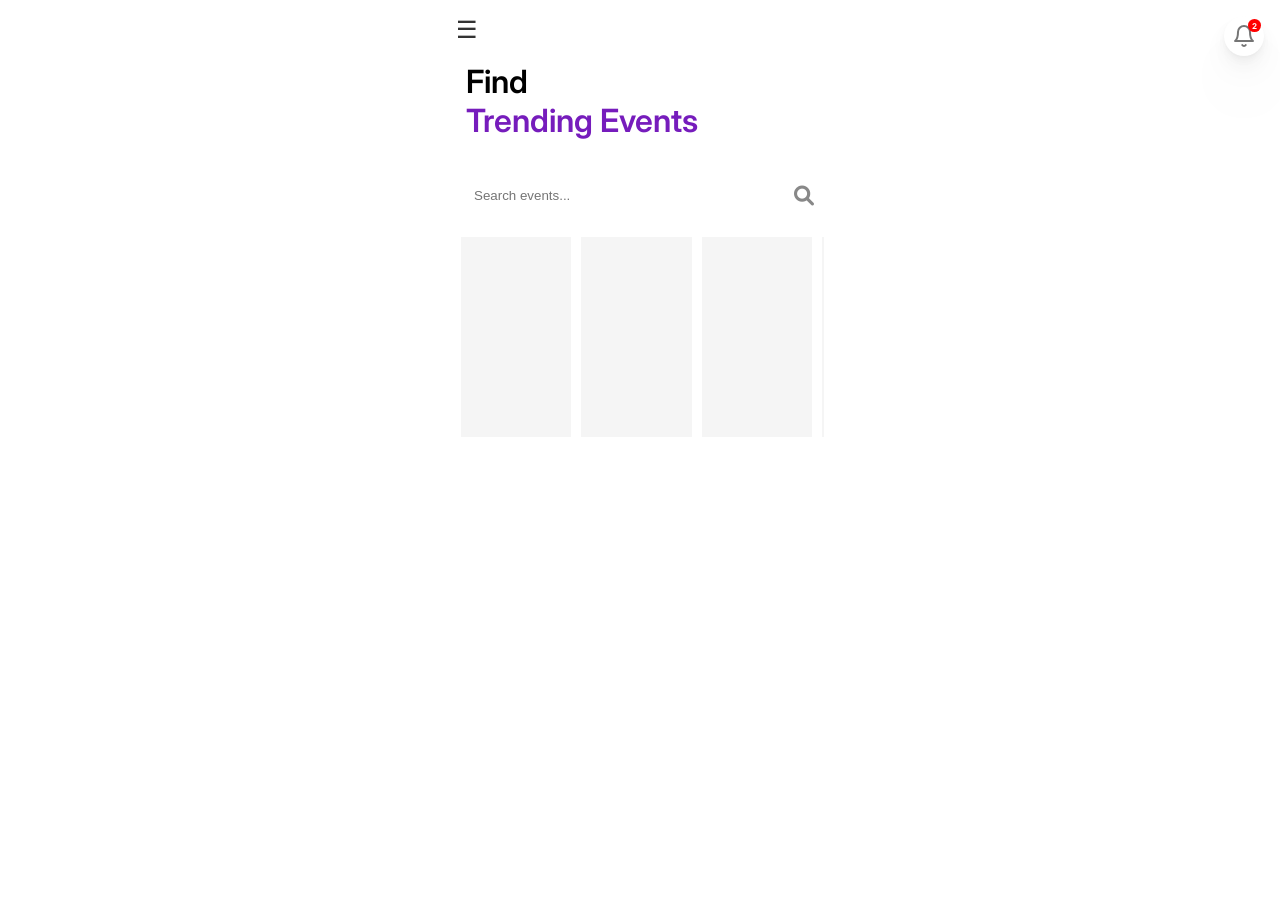
==== proyecto html/index.html @ 931650d5 "feat: :sparkles: new elements added searching bar, caruseland notification button added." ====
<!DOCTYPE html>
<html lang="en">
<head>
    <meta charset="UTF-8">
    <meta name="viewport" content="width=device-width, initial-scale=1.0">
    <link rel="stylesheet" href="css/styles-m.css">
    <link rel="stylesheet" href="css/nbutton.css">
    <link rel="stylesheet" href="https://cdnjs.cloudflare.com/ajax/libs/font-awesome/6.0.0-beta3/css/all.min.css">

    <title>Concert</title>
</head>
<body>
    <div class="header">
        <button class="menu-icon">☰</button>
        <div class="dropdown-area">
          <div class="notify-button">
            <svg xmlns="http://www.w3.org/2000/svg" width="24" height="24" viewBox="0 0 24 24" fill="none" stroke="#757575" stroke-width="2" stroke-linecap="round" stroke-linejoin="round" class="feather feather-bell"><path d="M18 8A6 6 0 0 0 6 8c0 7-3 9-3 9h18s-3-2-3-9"></path><path d="M13.73 21a2 2 0 0 1-3.46 0"></path></svg>
            <div class="notification-indicator">2</div>
          </div>
          <ul class="notify-area">
            <li>Example</li>
            <li>Other Example</li>
            <li>Click Outside to Close</li>
          </ul>
          <script src="./js/nbutton.js"></script>
        </div>
    </div>
    <div class="main-title">
      <h1>Find<span class="highligth"><br> Trending Events</span></h1>
     </div>
    <div class="search-bar">
      <input type="text" placeholder="Search events..." />
      <i class="fas fa-search"></i>
    </div>
    <div class="results"></div> <!-- Contenedor para mostrar resultados -->

    <div class="carousel">
      <div class="carousel-item"></div>
      <div class="carousel-item"></div>
      <div class="carousel-item"></div>
      <div class="carousel-item"></div>
      <div class="carousel-item"></div> 
    </div>
  
</body>
</html>
---- proyecto html/css/styles-m.css ----
@import url('https://fonts.googleapis.com/css2?family=Inter:ital,opsz,wght@0,14..32,100..900;1,14..32,100..900&display=swap');

*{
    padding: 0;
    border: 0;
    box-sizing: border-box;
}
body{
    width: 100%;
    max-width: 400px;
    margin: auto;
    padding: 16px;
    font-family: "Inter", sans-serif;
    background-color: #ffff;
}
.header{
    display: flex;
    gap: 8px;
    text-align: justify;
    
    
}
.main-title{
    height: 72px;
    width: 265px;
    left: 10px;
    text-align: left;
    margin-top: 0;
    position: relative;
    top: -155px;
}
h1, h2, h3 {
    font-family: 'Inter', sans-serif;
    font-weight: 600; /* Semibold */
    text-align: left;
}
.highligth{
    color: #761CBC;
}
.menu-icon {
    background: none;
    border: none;
    font-size: 24px;
    cursor: pointer;
    color: #333;
    display: flex;
    align-items: flex-start;
}
.search-bar {
    display: flex;
    align-items: center;
    margin: 16px 0;
    padding: 10px;
    border-radius: 8px;
    background-color: #ffffff;
    position: relative;
    top: -135px;
}

.search-bar input {
    flex: 1;
    border: none;
    background: transparent;
    outline: none;
    padding: 8px;
}

.search-bar i {
    font-size: 20px;
    color: #888;
}
.carousel {
    display: flex;
    position: relative;
    top: -135px;
    flex-direction: row;
    height: 200px;
    overflow-x: scroll;
    scroll-behavior: smooth;
  }
  
  .carousel .carousel-item {
    flex: 1;
    min-width: 30%;
    background-color: whitesmoke;
    margin: 0 5px;
  }
---- proyecto html/css/nbutton.css ----
.dropdown-area {
  display: flex;
  flex-direction: column;
}

.notify-button {
  background-color: #ffffff;
  
  width: 2.5rem;
  height: 2.5rem;
  
  border-radius: 3.5rem;
  
  display: flex;
  
  align-items: center;
  justify-content: center;
  position: absolute; /* Para posicionar en la esquina superior derecha */
  top: 1rem; /* Ajusta según sea necesario */
  right: 1rem; /* Ajusta según sea necesario */
  
  
  align-self: flex-end;
  
  cursor: pointer;
  
  transition: all 0.2s ease;
  
  box-shadow:
  0 1.1px 2.2px rgba(0, 0, 0, 0.014),
  0 2.7px 5.3px rgba(0, 0, 0, 0.02),
  0 5px 10px rgba(0, 0, 0, 0.025),
  0 8.9px 17.9px rgba(0, 0, 0, 0.03),
  0 16.7px 33.4px rgba(0, 0, 0, 0.036),
  0 40px 80px rgba(0, 0, 0, 0.05);
}

.active {
  background-color: #6a1b9a;
}

.active svg {
  fill: #ffffff;
  stroke: #ffffff;
}

.notify-area {
  background-color: #ffffff;
  
  border-radius: 0.3rem;
  
  display: flex;
  flex-direction: column;
  
  margin-top: 0.5rem;
  
  box-shadow:
  0 1.1px 2.2px rgba(0, 0, 0, 0.014),
  0 2.7px 5.3px rgba(0, 0, 0, 0.02),
  0 5px 10px rgba(0, 0, 0, 0.025),
  0 8.9px 17.9px rgba(0, 0, 0, 0.03),
  0 16.7px 33.4px rgba(0, 0, 0, 0.036),
  0 40px 80px rgba(0, 0, 0, 0.05);
  
  visibility: hidden;
  
  transition: visibility 0.2s ease-in;
}

.notify-area li {
  list-style: none;
  padding: 1rem 2rem;
  
  transition: background-color 0.1s ease;
}

.notify-area li:first-child {
  border-radius: 0.3rem 0.3rem 0 0;
}

.notify-area li:last-child {
  border-radius: 0 0 0.3rem 0.3rem;
}

.notify-area li:hover {
  background-color: #eaeaea;
}

.notification-indicator {
  position: absolute;
  top: 0.2rem; 
  right: 0.2rem; 
  width: 0.8rem;
  height: 0.8rem;
  background-color: red;
  border-radius: 50%;
  display: flex;
  align-items: center;
  justify-content: center;
  font-size: 0.5rem;
  color: white;
  font-weight: bold;
}
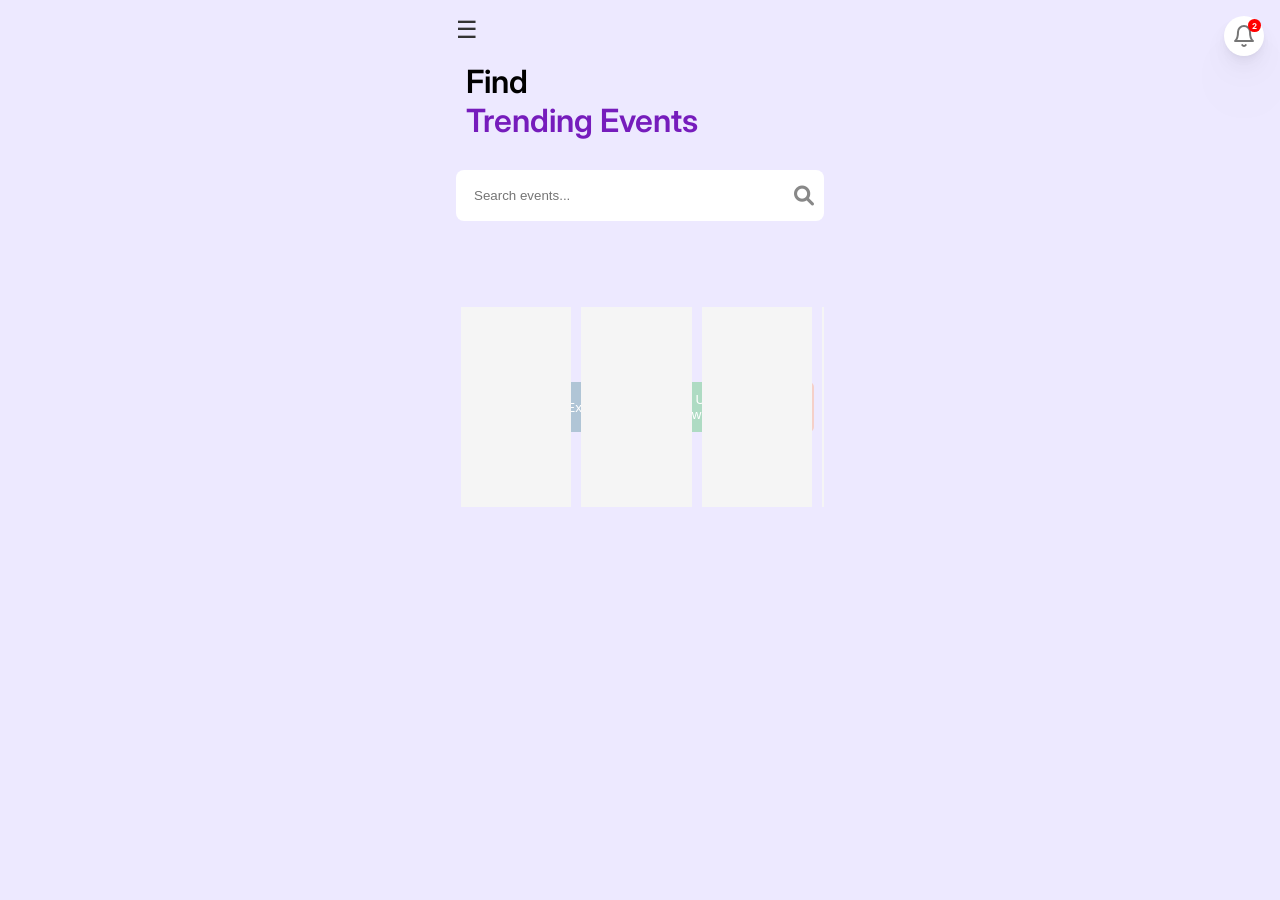
==== commit 432d387e: "feat: :sparkles: text" ====
--- a/proyecto html/index.html
+++ b/proyecto html/index.html
@@ -34,6 +34,13 @@
     </div>
     <div class="results"></div> <!-- Contenedor para mostrar resultados -->
 
+    <div id="menu" class="menu-container">
+      <button class="category-btn" data-category="music" style="background-color:#e7daf3 ;">Music Concert</button>
+      <button class="category-btn" data-category="exhibition" style="background-color: #b0c5d6;">Exhibition</button>
+      <button class="category-btn" data-category="standup" style="background-color: #aedbc3;">Stand Up Show</button>
+      <button class="category-btn" data-category="theater" style="background-color: #f5d0c9 ;">Theater</button>
+      </div>
+
     <div class="carousel">
       <div class="carousel-item"></div>
       <div class="carousel-item"></div>
--- a/proyecto html/css/styles-m.css
+++ b/proyecto html/css/styles-m.css
@@ -11,7 +11,7 @@
     margin: auto;
     padding: 16px;
     font-family: "Inter", sans-serif;
-    background-color: #ffff;
+    background-color: #EDE9FF;
 }
 .header{
     display: flex;
@@ -69,6 +69,27 @@
     font-size: 20px;
     color: #888;
 }
+
+.menu-container {
+    display: flex;
+    position: relative;
+    justify-content: space-around; /* Espacio uniforme entre botones */
+    padding: 10px;
+    gap: 10px; /* Espacio entre botones */
+    flex-direction: row ;
+}
+
+/* Opcional: Estilo para los botones */
+.category-btn {
+    flex: 1; /* Hace que todos los botones tengan el mismo ancho */
+    text-align: center;
+    padding: 10px 0;
+    border: none;
+    cursor: pointer;
+    color: white;
+    border-radius: 5px;
+}
+
 .carousel {
     display: flex;
     position: relative;
@@ -85,4 +106,4 @@
     background-color: whitesmoke;
     margin: 0 5px;
   }
- +
--- a/proyecto html/css/nbutton.css
+++ b/proyecto html/css/nbutton.css
@@ -15,9 +15,9 @@
   
   align-items: center;
   justify-content: center;
-  position: absolute; /* Para posicionar en la esquina superior derecha */
-  top: 1rem; /* Ajusta según sea necesario */
-  right: 1rem; /* Ajusta según sea necesario */
+  position: absolute; 
+  top: 1rem; 
+  right: 1rem; 
   
   
   align-self: flex-end;
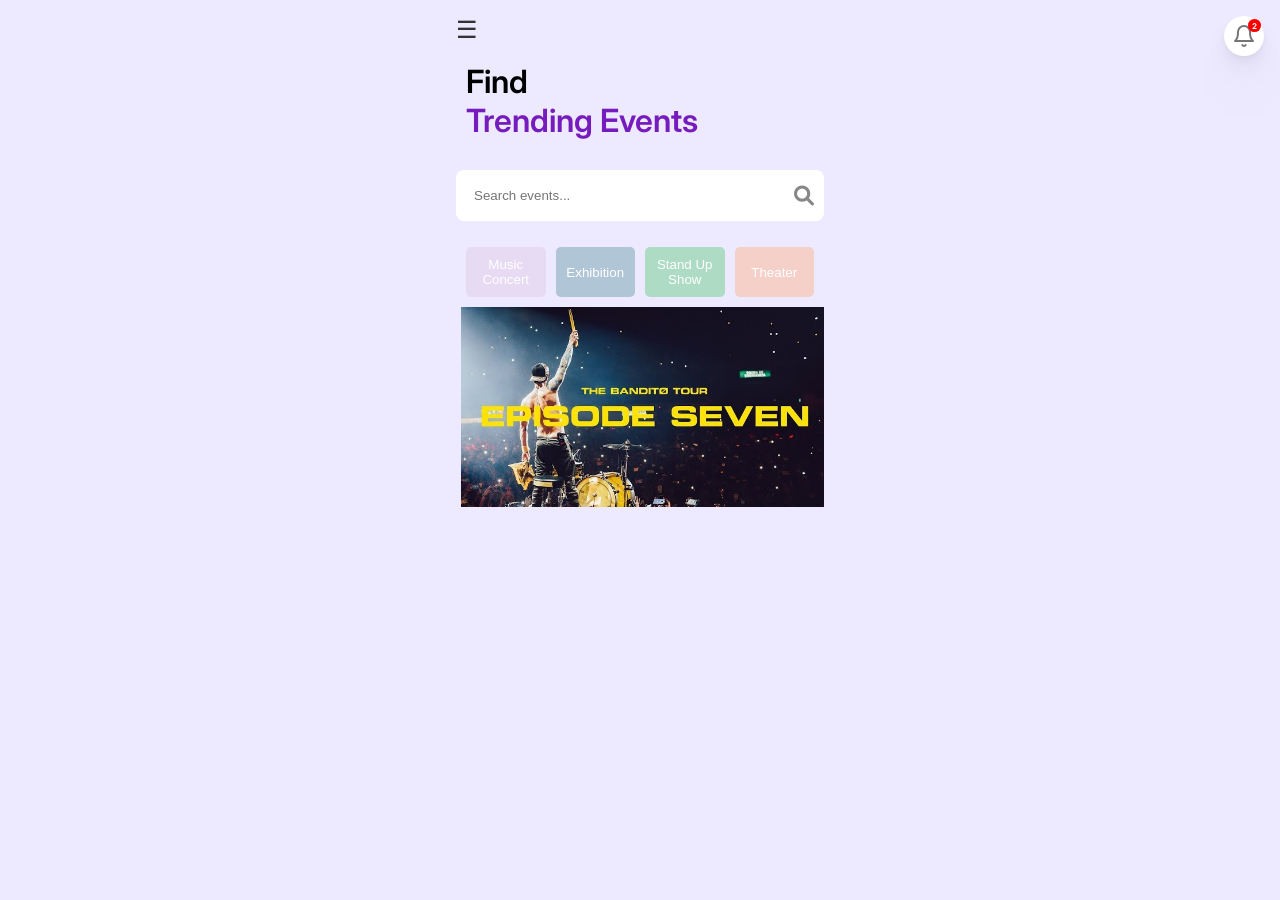
==== commit e9c1885e: "feat: :sparkles: img added img included in the carrusel" ====
--- a/proyecto html/index.html
+++ b/proyecto html/index.html
@@ -33,7 +33,7 @@
       <i class="fas fa-search"></i>
     </div>
     <div class="results"></div> <!-- Contenedor para mostrar resultados -->
-
+<div class="medio">
     <div id="menu" class="menu-container">
       <button class="category-btn" data-category="music" style="background-color:#e7daf3 ;">Music Concert</button>
       <button class="category-btn" data-category="exhibition" style="background-color: #b0c5d6;">Exhibition</button>
@@ -42,12 +42,13 @@
       </div>
 
     <div class="carousel">
-      <div class="carousel-item"></div>
+      <div class="carousel-item"><img src="image/Topconcert1.jpg" alt="concert 1"></div>
       <div class="carousel-item"></div>
       <div class="carousel-item"></div>
       <div class="carousel-item"></div>
       <div class="carousel-item"></div> 
     </div>
-  
+  </div>
+  <script src="/proyecto html/js/sbar.js"></script>
 </body>
 </html>
--- a/proyecto html/css/styles-m.css
+++ b/proyecto html/css/styles-m.css
@@ -16,9 +16,7 @@
 .header{
     display: flex;
     gap: 8px;
-    text-align: justify;
-    
-    
+    text-align: justify;   
 }
 .main-title{
     height: 72px;
@@ -70,9 +68,15 @@
     color: #888;
 }
 
+.medio{
+    display: flex;
+    flex-direction: column;
+}
+
 .menu-container {
     display: flex;
     position: relative;
+    top: -135px;
     justify-content: space-around; /* Espacio uniforme entre botones */
     padding: 10px;
     gap: 10px; /* Espacio entre botones */
@@ -81,7 +85,7 @@
 
 /* Opcional: Estilo para los botones */
 .category-btn {
-    flex: 1; /* Hace que todos los botones tengan el mismo ancho */
+    flex: 2; /* Hace que todos los botones tengan el mismo ancho */
     text-align: center;
     padding: 10px 0;
     border: none;
@@ -98,12 +102,23 @@
     height: 200px;
     overflow-x: scroll;
     scroll-behavior: smooth;
-  }
-  
-  .carousel .carousel-item {
+}
+
+.carousel-item {
     flex: 1;
-    min-width: 30%;
+    min-width: 100%;
+    max-width: 200px; /* Ajusta según tus necesidades */
+    height: 200px; /* Asegura que todos los items tengan la misma altura */
     background-color: whitesmoke;
     margin: 0 5px;
-  }
+    display: flex;
+    align-items: center;
+    justify-content: center;
+    overflow: hidden; 
+}
 
+.carousel-item img {
+    width: 100%; /* Ocupa el 100% del contenedor */
+    height: 100%; /* Ocupa el 100% de la altura del contenedor */
+    object-fit: cover; 
+}
--- a/proyecto html/css/nbutton.css
+++ b/proyecto html/css/nbutton.css
@@ -65,6 +65,7 @@
   visibility: hidden;
   
   transition: visibility 0.2s ease-in;
+  z-index: 100;
 }
 
 .notify-area li {
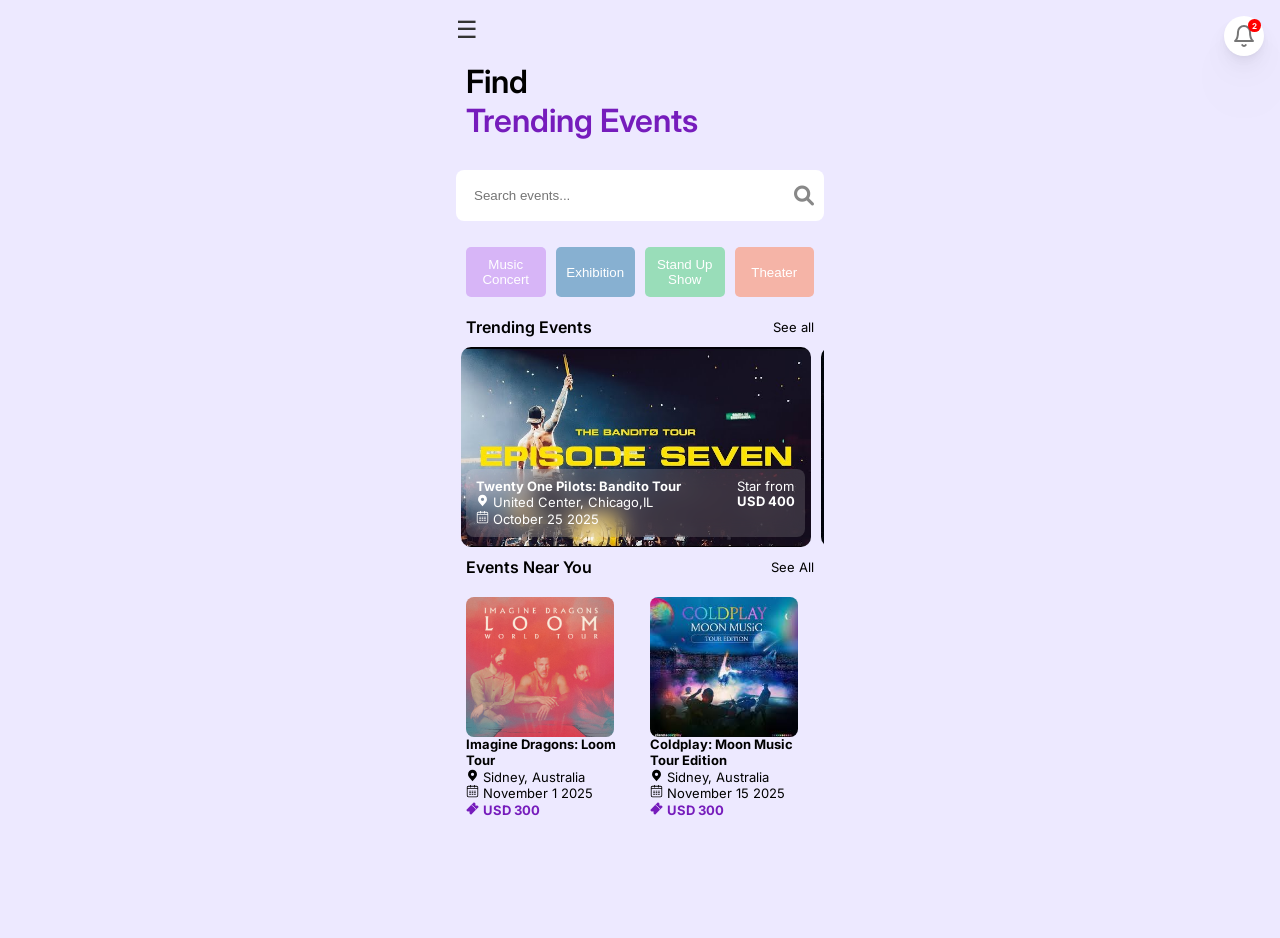
==== commit 3a0494bb: "feat: :sparkles: carrusel completed first page complete" ====
--- a/proyecto html/index.html
+++ b/proyecto html/index.html
@@ -35,19 +35,84 @@
     <div class="results"></div> <!-- Contenedor para mostrar resultados -->
 <div class="medio">
     <div id="menu" class="menu-container">
-      <button class="category-btn" data-category="music" style="background-color:#e7daf3 ;">Music Concert</button>
-      <button class="category-btn" data-category="exhibition" style="background-color: #b0c5d6;">Exhibition</button>
-      <button class="category-btn" data-category="standup" style="background-color: #aedbc3;">Stand Up Show</button>
-      <button class="category-btn" data-category="theater" style="background-color: #f5d0c9 ;">Theater</button>
+      <button class="category-btn" data-category="music" style="background-color:#d7b5f7 ;">Music Concert</button>
+      <button class="category-btn" data-category="exhibition" style="background-color: #87b0d1;">Exhibition</button>
+      <button class="category-btn" data-category="standup" style="background-color: #99ddb9;">Stand Up Show</button>
+      <button class="category-btn" data-category="theater" style="background-color: #f5b4a7 ;">Theater</button>
       </div>
+
+    <div class="mini-tittle">
+      <h3>Trending Events</h3>
+      <span class="seeall">See all</span>
+    </div>  
 
     <div class="carousel">
       <div class="carousel-item"><img src="image/Topconcert1.jpg" alt="concert 1"></div>
-      <div class="carousel-item"></div>
-      <div class="carousel-item"></div>
-      <div class="carousel-item"></div>
-      <div class="carousel-item"></div> 
+       <div class="text-overlay">
+        <div>
+          <a href="pag2">
+        <p><b>Twenty One Pilots: Bandito Tour</b></p>
+        <p>
+          <svg xmlns="http://www.w3.org/2000/svg" width="1em" height="1em" viewBox="0 0 32 32"><path fill="currentColor" d="M16 2A11.013 11.013 0 0 0 5 13a10.9 10.9 0 0 0 2.216 6.6s.3.395.349.452L16 30l8.439-9.953c.044-.053.345-.447.345-.447l.001-.003A10.9 10.9 0 0 0 27 13A11.013 11.013 0 0 0 16 2m0 15a4 4 0 1 1 4-4a4.005 4.005 0 0 1-4 4"/><circle cx="16" cy="13" r="4" fill="none"/></svg>
+          United Center, Chicago,IL
+        </p>
+        <p>
+          <svg xmlns="http://www.w3.org/2000/svg" width="1em" height="1em" viewBox="0 0 16 16"><path fill="currentColor" fill-rule="evenodd" d="M14 4v-.994C14 2.45 13.55 2 12.994 2H11v1h-1V2H6v1H5V2H3.006C2.45 2 2 2.45 2 3.006v9.988C2 13.55 2.45 14 3.006 14h9.988C13.55 14 14 13.55 14 12.994V5H2V4zm-3-3h1.994C14.102 1 15 1.897 15 3.006v9.988A2.005 2.005 0 0 1 12.994 15H3.006A2.005 2.005 0 0 1 1 12.994V3.006C1 1.898 1.897 1 3.006 1H5V0h1v1h4V0h1zM4 7h2v1H4zm3 0h2v1H7zm3 0h2v1h-2zM4 9h2v1H4zm3 0h2v1H7zm3 0h2v1h-2zm-6 2h2v1H4zm3 0h2v1H7zm3 0h2v1h-2z"/></svg>
+          October 25 2025
+        </p>
+        </a>
+      </div>
+      <div>
+        <p>Star from</p>
+        <p><b>USD 400</b></p>
+      </div>
+       </div>
+      <div class="carousel-item"><img src="image/Daft-Punkconcert2.jpg" alt="concert2"></div>
+      <div class="carousel-item"><img src="image/museconcert3.webp" alt="concert3"></div>
+      <div class="carousel-item"><img src="image/arctic_monkeysCONCERT4.jpg" alt="concert4"></div>
+      <div class="carousel-item"><img src="image/zoeconcert5.png" alt=""></div> 
     </div>
+  </div>
+  <div class="medio">
+    <div class="mini-tittle">
+      <h3>Events Near You</h3>
+      <span class="seeall">See All</span>
+    </div>
+  </div>
+  <div class="bottom">
+    <div class="left">
+      <img src="image/imgl" alt="l1">
+      <p><b>Imagine Dragons: Loom Tour</b></p>
+      <p>
+        <svg xmlns="http://www.w3.org/2000/svg" width="1em" height="1em" viewBox="0 0 32 32"><path fill="currentColor" d="M16 2A11.013 11.013 0 0 0 5 13a10.9 10.9 0 0 0 2.216 6.6s.3.395.349.452L16 30l8.439-9.953c.044-.053.345-.447.345-.447l.001-.003A10.9 10.9 0 0 0 27 13A11.013 11.013 0 0 0 16 2m0 15a4 4 0 1 1 4-4a4.005 4.005 0 0 1-4 4"/><circle cx="16" cy="13" r="4" fill="none"/></svg>
+        Sidney, Australia
+      </p>
+      <p>
+        <svg xmlns="http://www.w3.org/2000/svg" width="1em" height="1em" viewBox="0 0 16 16"><path fill="currentColor" fill-rule="evenodd" d="M14 4v-.994C14 2.45 13.55 2 12.994 2H11v1h-1V2H6v1H5V2H3.006C2.45 2 2 2.45 2 3.006v9.988C2 13.55 2.45 14 3.006 14h9.988C13.55 14 14 13.55 14 12.994V5H2V4zm-3-3h1.994C14.102 1 15 1.897 15 3.006v9.988A2.005 2.005 0 0 1 12.994 15H3.006A2.005 2.005 0 0 1 1 12.994V3.006C1 1.898 1.897 1 3.006 1H5V0h1v1h4V0h1zM4 7h2v1H4zm3 0h2v1H7zm3 0h2v1h-2zM4 9h2v1H4zm3 0h2v1H7zm3 0h2v1h-2zm-6 2h2v1H4zm3 0h2v1H7zm3 0h2v1h-2z"/></svg>
+        November 1 2025
+      </p>
+      <p class="highligth">
+        <svg xmlns="http://www.w3.org/2000/svg" width="1em" height="1em" viewBox="0 0 512 512"><path fill="#761CBC" d="m490.18 181.4l-44.13-44.13a20 20 0 0 0-27-1a30.81 30.81 0 0 1-41.68-1.6a30.81 30.81 0 0 1-1.6-41.67a20 20 0 0 0-1-27L330.6 21.82a19.91 19.91 0 0 0-28.13 0l-70.35 70.34a39.9 39.9 0 0 0-9.57 15.5a7.71 7.71 0 0 1-4.83 4.83a39.8 39.8 0 0 0-15.5 9.58l-180.4 180.4a19.91 19.91 0 0 0 0 28.13L66 374.73a20 20 0 0 0 27 1a30.69 30.69 0 0 1 43.28 43.28a20 20 0 0 0 1 27l44.13 44.13a19.91 19.91 0 0 0 28.13 0l180.4-180.4a39.8 39.8 0 0 0 9.58-15.49a7.69 7.69 0 0 1 4.84-4.84a39.84 39.84 0 0 0 15.49-9.57l70.34-70.35a19.91 19.91 0 0 0-.01-28.09m-228.37-29.65a16 16 0 0 1-22.63 0l-11.51-11.51a16 16 0 0 1 22.63-22.62l11.51 11.5a16 16 0 0 1 0 22.63m44 44a16 16 0 0 1-22.62 0l-11-11a16 16 0 1 1 22.63-22.63l11 11a16 16 0 0 1 .01 22.66Zm44 44a16 16 0 0 1-22.63 0l-11-11a16 16 0 0 1 22.63-22.62l11 11a16 16 0 0 1 .05 22.67Zm44.43 44.54a16 16 0 0 1-22.63 0l-11.44-11.5a16 16 0 1 1 22.68-22.57l11.45 11.49a16 16 0 0 1-.01 22.63Z"/></svg>
+        <b>USD 300</b>
+      </p>
+    </div>
+    <div class="left">
+      <img src="image/img02.jpeg" alt="l1">
+      <p><b>Coldplay: Moon Music Tour Edition</b></p>
+      <p>
+        <svg xmlns="http://www.w3.org/2000/svg" width="1em" height="1em" viewBox="0 0 32 32"><path fill="currentColor" d="M16 2A11.013 11.013 0 0 0 5 13a10.9 10.9 0 0 0 2.216 6.6s.3.395.349.452L16 30l8.439-9.953c.044-.053.345-.447.345-.447l.001-.003A10.9 10.9 0 0 0 27 13A11.013 11.013 0 0 0 16 2m0 15a4 4 0 1 1 4-4a4.005 4.005 0 0 1-4 4"/><circle cx="16" cy="13" r="4" fill="none"/></svg>
+        Sidney, Australia
+      </p>
+      <p>
+        <svg xmlns="http://www.w3.org/2000/svg" width="1em" height="1em" viewBox="0 0 16 16"><path fill="currentColor" fill-rule="evenodd" d="M14 4v-.994C14 2.45 13.55 2 12.994 2H11v1h-1V2H6v1H5V2H3.006C2.45 2 2 2.45 2 3.006v9.988C2 13.55 2.45 14 3.006 14h9.988C13.55 14 14 13.55 14 12.994V5H2V4zm-3-3h1.994C14.102 1 15 1.897 15 3.006v9.988A2.005 2.005 0 0 1 12.994 15H3.006A2.005 2.005 0 0 1 1 12.994V3.006C1 1.898 1.897 1 3.006 1H5V0h1v1h4V0h1zM4 7h2v1H4zm3 0h2v1H7zm3 0h2v1h-2zM4 9h2v1H4zm3 0h2v1H7zm3 0h2v1h-2zm-6 2h2v1H4zm3 0h2v1H7zm3 0h2v1h-2z"/></svg>
+        November 15 2025
+      </p>
+      <p class="highligth">
+        <svg xmlns="http://www.w3.org/2000/svg" width="1em" height="1em" viewBox="0 0 512 512"><path fill="#761CBC" d="m490.18 181.4l-44.13-44.13a20 20 0 0 0-27-1a30.81 30.81 0 0 1-41.68-1.6a30.81 30.81 0 0 1-1.6-41.67a20 20 0 0 0-1-27L330.6 21.82a19.91 19.91 0 0 0-28.13 0l-70.35 70.34a39.9 39.9 0 0 0-9.57 15.5a7.71 7.71 0 0 1-4.83 4.83a39.8 39.8 0 0 0-15.5 9.58l-180.4 180.4a19.91 19.91 0 0 0 0 28.13L66 374.73a20 20 0 0 0 27 1a30.69 30.69 0 0 1 43.28 43.28a20 20 0 0 0 1 27l44.13 44.13a19.91 19.91 0 0 0 28.13 0l180.4-180.4a39.8 39.8 0 0 0 9.58-15.49a7.69 7.69 0 0 1 4.84-4.84a39.84 39.84 0 0 0 15.49-9.57l70.34-70.35a19.91 19.91 0 0 0-.01-28.09m-228.37-29.65a16 16 0 0 1-22.63 0l-11.51-11.51a16 16 0 0 1 22.63-22.62l11.51 11.5a16 16 0 0 1 0 22.63m44 44a16 16 0 0 1-22.62 0l-11-11a16 16 0 1 1 22.63-22.63l11 11a16 16 0 0 1 .01 22.66Zm44 44a16 16 0 0 1-22.63 0l-11-11a16 16 0 0 1 22.63-22.62l11 11a16 16 0 0 1 .05 22.67Zm44.43 44.54a16 16 0 0 1-22.63 0l-11.44-11.5a16 16 0 1 1 22.68-22.57l11.45 11.49a16 16 0 0 1-.01 22.63Z"/></svg>
+        <b>USD 300</b>
+      </p>
+  </div>
+
   </div>
   <script src="/proyecto html/js/sbar.js"></script>
 </body>
--- a/proyecto html/css/styles-m.css
+++ b/proyecto html/css/styles-m.css
@@ -27,7 +27,7 @@
     position: relative;
     top: -155px;
 }
-h1, h2, h3 {
+h1, h2 {
     font-family: 'Inter', sans-serif;
     font-weight: 600; /* Semibold */
     text-align: left;
@@ -83,9 +83,9 @@
     flex-direction: row ;
 }
 
-/* Opcional: Estilo para los botones */
+
 .category-btn {
-    flex: 2; /* Hace que todos los botones tengan el mismo ancho */
+    flex: 1; /* Hace que todos los botones tengan el mismo ancho */
     text-align: center;
     padding: 10px 0;
     border: none;
@@ -94,6 +94,28 @@
     border-radius: 5px;
 }
 
+.mini-tittle{
+    display: flex;
+    justify-content: space-between; 
+    align-items: center; 
+    position: relative;
+    top: -135px;
+    padding: 10px;
+}
+
+h3{
+    font-weight: 600; /* Semibold */
+    margin: 0;
+    font-size: medium;
+}
+
+.seeall{
+    font-size: small;
+    text-decoration: none;
+    cursor: pointer; 
+    font-weight: 400;
+}
+
 .carousel {
     display: flex;
     position: relative;
@@ -106,19 +128,75 @@
 
 .carousel-item {
     flex: 1;
-    min-width: 100%;
-    max-width: 200px; /* Ajusta según tus necesidades */
-    height: 200px; /* Asegura que todos los items tengan la misma altura */
+    min-width: 95%;
+    max-width: 200px; 
+    height: 200px; 
     background-color: whitesmoke;
     margin: 0 5px;
     display: flex;
     align-items: center;
     justify-content: center;
+    align-items: center;
     overflow: hidden; 
+    border-radius: 10px;
+    position: relative;
+    display: inline-block;
 }
 
 .carousel-item img {
-    width: 100%; /* Ocupa el 100% del contenedor */
-    height: 100%; /* Ocupa el 100% de la altura del contenedor */
+    width: 100%; 
+    height: 100%; 
     object-fit: cover; 
-}
+    display: block;
+}
+
+.text-overlay {
+    position: absolute;
+    display: flex;
+    flex-direction: row;
+    justify-content: space-between;
+    width: 92%;
+    max-height: 100px;
+    bottom: 10px;
+    left: 10px;
+    right: 10px;
+    padding: 10px;
+    background: rgba(255, 255, 255, 0.15); /* Fondo blanco semitransparente */
+    color: white;
+    border-radius: 8px;
+    backdrop-filter: blur(10px); /* Aplica el difuminado al fondo */
+    margin-top: 0;
+}
+
+p{
+    font-size: small;
+    line-height: 1.2;
+    margin: 0;
+}
+
+.bottom{
+    display: flex;
+    flex-direction: row;
+}
+
+
+.left{
+    display: flex;
+    position: relative;
+    top: -135px;
+    flex-direction: column;
+    width: 50%;
+    height: 200px;
+    padding: 10px;
+}
+.left img{
+    border-radius: 8px;
+    width: 90%; 
+    height: 140px; 
+    object-fit: cover; 
+    display: block;
+}
+a{
+    text-decoration: none;
+    color: white;
+}
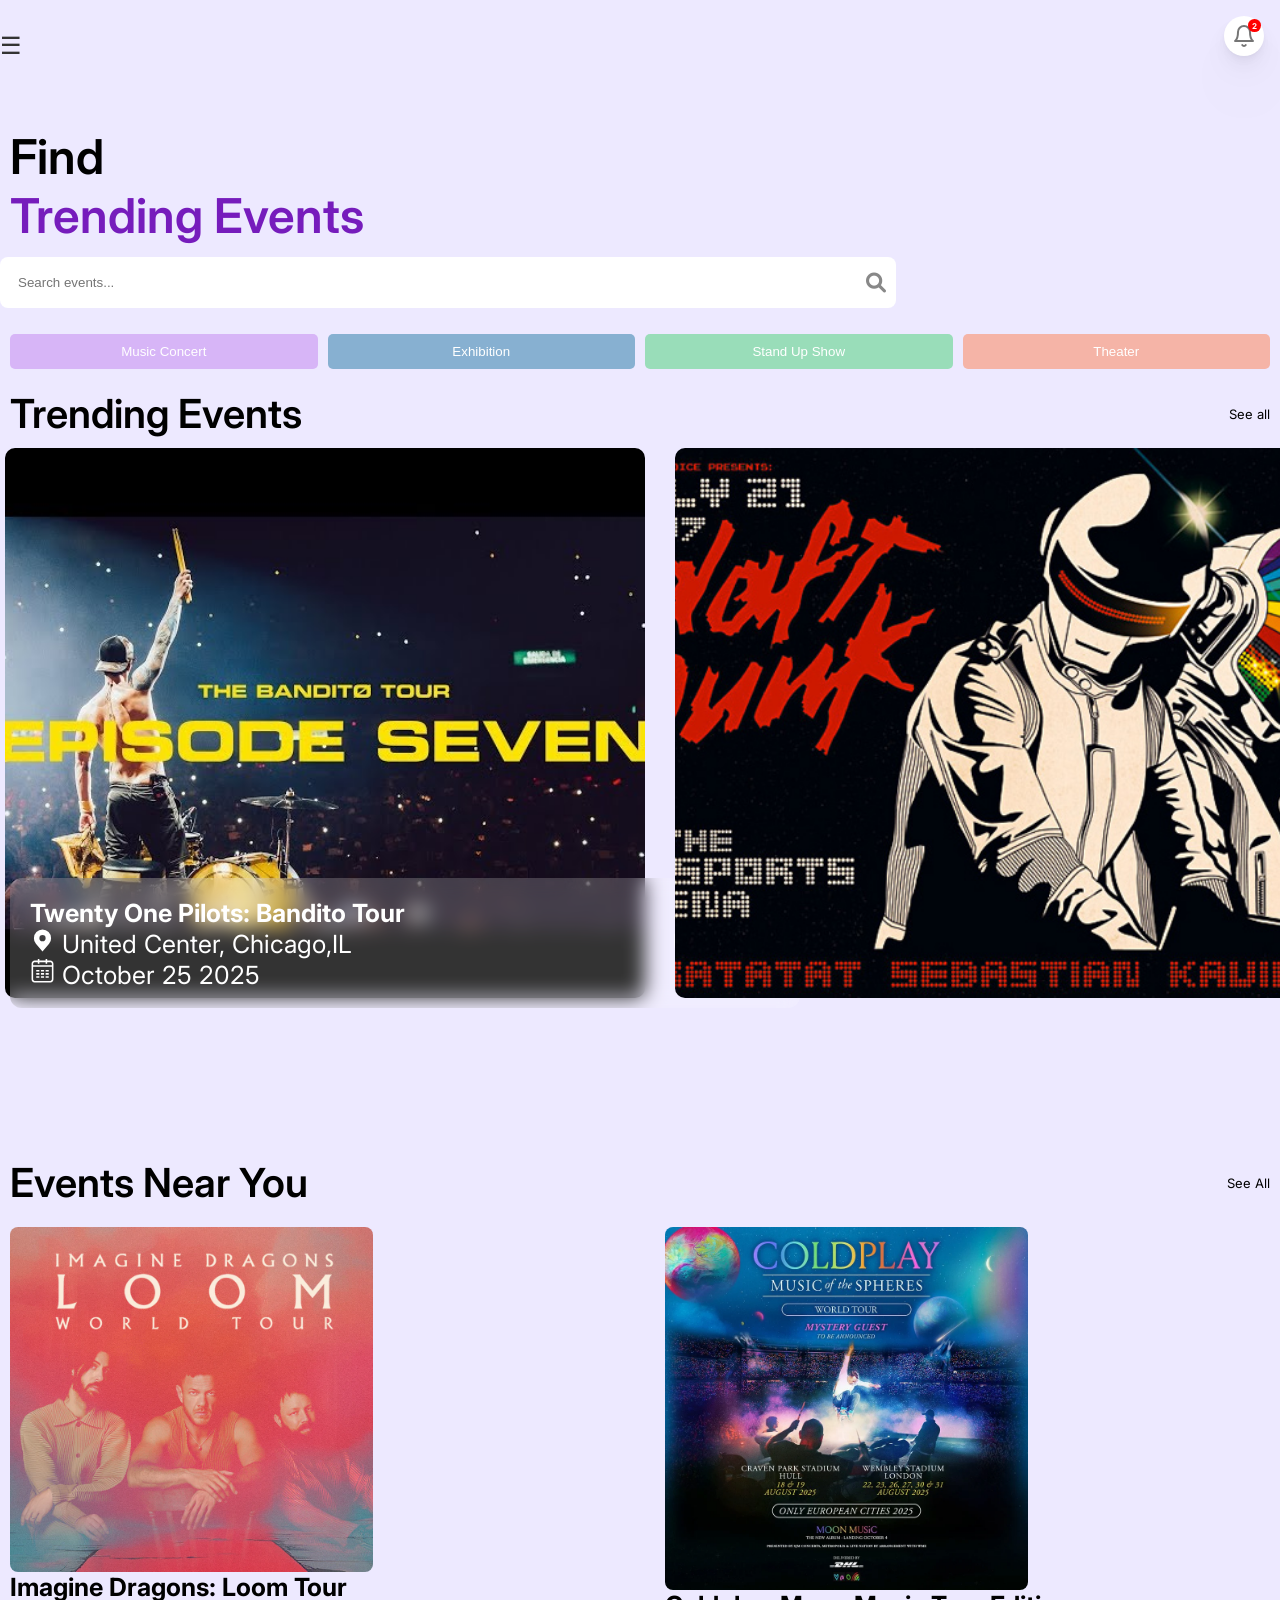
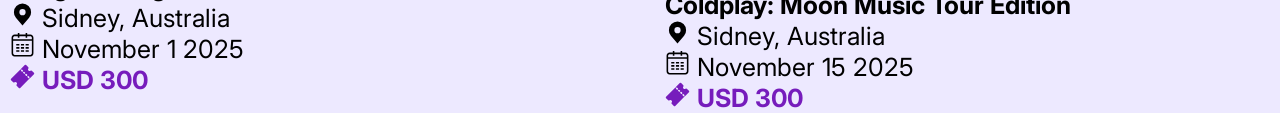
==== commit e6a57de2: "feat: :sparkles: media quarry index addapted to desktop" ====
--- a/proyecto html/index.html
+++ b/proyecto html/index.html
@@ -50,7 +50,7 @@
       <div class="carousel-item"><img src="image/Topconcert1.jpg" alt="concert 1"></div>
        <div class="text-overlay">
         <div>
-          <a href="pag2">
+          <a href="/proyecto html/pag1.html">
         <p><b>Twenty One Pilots: Bandito Tour</b></p>
         <p>
           <svg xmlns="http://www.w3.org/2000/svg" width="1em" height="1em" viewBox="0 0 32 32"><path fill="currentColor" d="M16 2A11.013 11.013 0 0 0 5 13a10.9 10.9 0 0 0 2.216 6.6s.3.395.349.452L16 30l8.439-9.953c.044-.053.345-.447.345-.447l.001-.003A10.9 10.9 0 0 0 27 13A11.013 11.013 0 0 0 16 2m0 15a4 4 0 1 1 4-4a4.005 4.005 0 0 1-4 4"/><circle cx="16" cy="13" r="4" fill="none"/></svg>
@@ -97,7 +97,7 @@
       </p>
     </div>
     <div class="left">
-      <img src="image/img02.jpeg" alt="l1">
+      <img src="image/coldplay-concert.webp" alt="l1">
       <p><b>Coldplay: Moon Music Tour Edition</b></p>
       <p>
         <svg xmlns="http://www.w3.org/2000/svg" width="1em" height="1em" viewBox="0 0 32 32"><path fill="currentColor" d="M16 2A11.013 11.013 0 0 0 5 13a10.9 10.9 0 0 0 2.216 6.6s.3.395.349.452L16 30l8.439-9.953c.044-.053.345-.447.345-.447l.001-.003A10.9 10.9 0 0 0 27 13A11.013 11.013 0 0 0 16 2m0 15a4 4 0 1 1 4-4a4.005 4.005 0 0 1-4 4"/><circle cx="16" cy="13" r="4" fill="none"/></svg>
--- a/proyecto html/css/styles-m.css
+++ b/proyecto html/css/styles-m.css
@@ -199,4 +199,91 @@
 a{
     text-decoration: none;
     color: white;
-}+}
+
+@media (min-width: 768px) and (min-height: 600px) {
+    /* Ajuste general del contenedor */
+
+    *{
+        padding: 0;
+        border: 0;
+        box-sizing: border-box;
+    }
+
+    body {
+        max-width: 1600px; /* Ancho más amplio */
+        padding: 32px 0;
+    }
+
+    /* Header y título */
+    .header {
+        flex-direction: column; /* Coloca el título y barra de búsqueda en columnas */
+        align-items: flex-start;
+        gap: 10px;
+    }
+
+    /* Barra de búsqueda bajo el título */
+    .search-bar {
+        max-width: 70%; /* Tamaño más ancho en escritorio */
+        margin-top: 10px;
+    }
+
+    /* Carrusel */
+    .carousel {
+        height: 700px;
+        gap: 20px; /* Espacio entre imágenes */
+    }
+    
+    .carousel-item {
+        min-width: 50%; /* Tamaño más grande en escritorio */
+        max-width: 650px;
+        height: 550px;
+    }
+
+    /* Sección inferior (imágenes de la izquierda) */
+    .bottom {
+        gap: 30px;
+    }
+    .left {
+        width: 50%; /* Ajusta el tamaño para que se vea mejor en escritorio */
+    }
+    .left img {
+        width: 60%; 
+        height: auto; 
+        object-fit: cover;
+    }
+
+    /* Ajuste del overlay */
+    .text-overlay {
+        position: absolute;
+        bottom: 140px;
+        background: rgba(255, 255, 255, 0.2); /* Más transparente */
+        font-size: 80px;
+        width: 790px;
+        min-height: 130px;
+        border-radius: 12px;
+        padding: 20px;
+    }
+
+    .main-title{
+        height: 100px;
+        width: 400px;
+        left: 10px;
+        text-align: left;
+        margin-top: 0;
+        position: relative;
+        top: -155px;
+    }
+
+    /* Ajustes de texto */
+    h1, h2 {
+        font-size: 3rem; /* Tamaño del título en escritorio */
+    }
+    h3{
+        font-size: 40px;
+    }
+    p{
+        font-size: 25px;
+        margin: 0;
+    }
+}
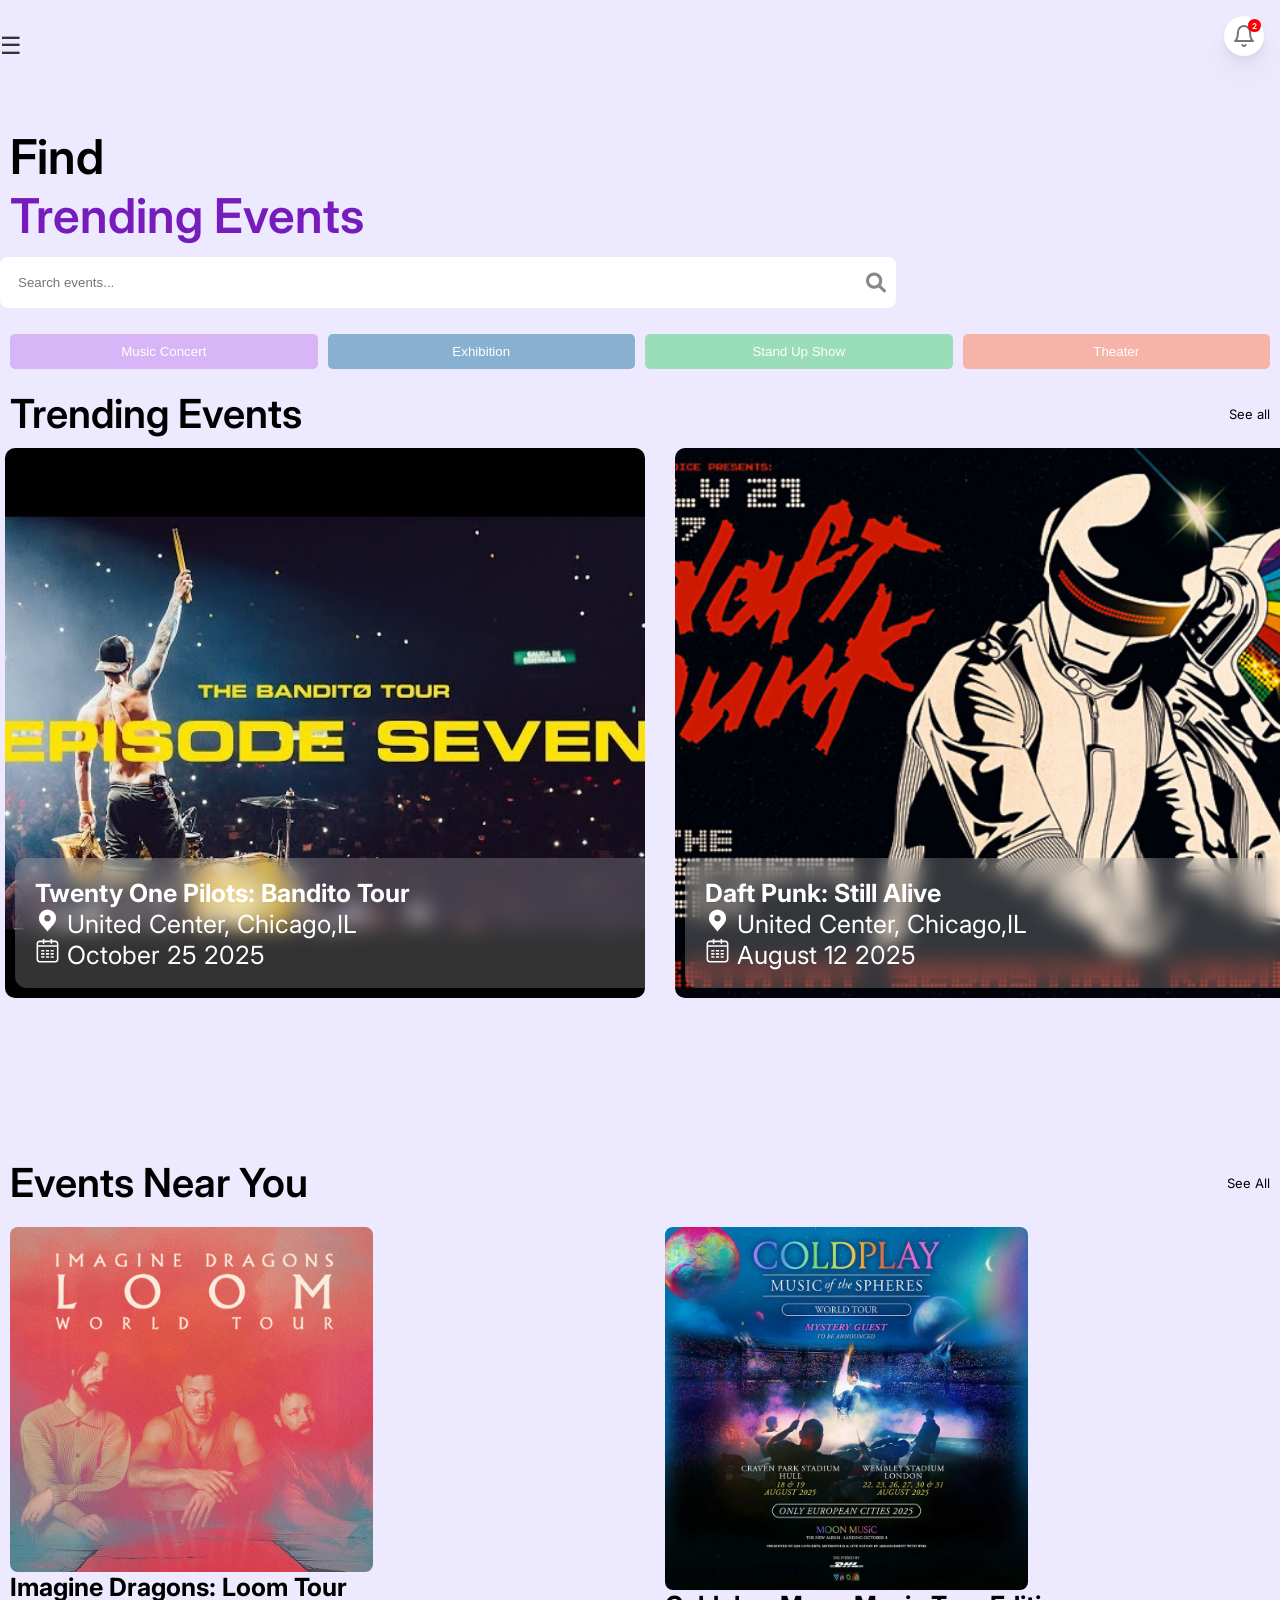
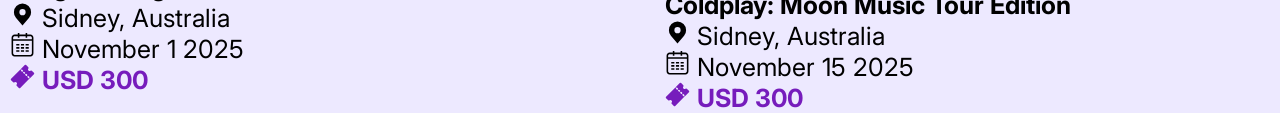
==== commit 43a144aa: "feat: :sparkles: background co.or fix and text in the carusel index has now all the info of the conc" ====
--- a/proyecto html/index.html
+++ b/proyecto html/index.html
@@ -28,10 +28,12 @@
     <div class="main-title">
       <h1>Find<span class="highligth"><br> Trending Events</span></h1>
      </div>
-    <div class="search-bar">
+     <div class="search-bar">
       <input type="text" placeholder="Search events..." />
       <i class="fas fa-search"></i>
-    </div>
+  </div>
+  <div class="results"></div>
+  <script src="/proyecto html/js/sbar.js"></script>
     <div class="results"></div> <!-- Contenedor para mostrar resultados -->
 <div class="medio">
     <div id="menu" class="menu-container">
@@ -47,30 +49,112 @@
     </div>  
 
     <div class="carousel">
-      <div class="carousel-item"><img src="image/Topconcert1.jpg" alt="concert 1"></div>
-       <div class="text-overlay">
-        <div>
-          <a href="/proyecto html/pag1.html">
-        <p><b>Twenty One Pilots: Bandito Tour</b></p>
-        <p>
-          <svg xmlns="http://www.w3.org/2000/svg" width="1em" height="1em" viewBox="0 0 32 32"><path fill="currentColor" d="M16 2A11.013 11.013 0 0 0 5 13a10.9 10.9 0 0 0 2.216 6.6s.3.395.349.452L16 30l8.439-9.953c.044-.053.345-.447.345-.447l.001-.003A10.9 10.9 0 0 0 27 13A11.013 11.013 0 0 0 16 2m0 15a4 4 0 1 1 4-4a4.005 4.005 0 0 1-4 4"/><circle cx="16" cy="13" r="4" fill="none"/></svg>
-          United Center, Chicago,IL
-        </p>
-        <p>
-          <svg xmlns="http://www.w3.org/2000/svg" width="1em" height="1em" viewBox="0 0 16 16"><path fill="currentColor" fill-rule="evenodd" d="M14 4v-.994C14 2.45 13.55 2 12.994 2H11v1h-1V2H6v1H5V2H3.006C2.45 2 2 2.45 2 3.006v9.988C2 13.55 2.45 14 3.006 14h9.988C13.55 14 14 13.55 14 12.994V5H2V4zm-3-3h1.994C14.102 1 15 1.897 15 3.006v9.988A2.005 2.005 0 0 1 12.994 15H3.006A2.005 2.005 0 0 1 1 12.994V3.006C1 1.898 1.897 1 3.006 1H5V0h1v1h4V0h1zM4 7h2v1H4zm3 0h2v1H7zm3 0h2v1h-2zM4 9h2v1H4zm3 0h2v1H7zm3 0h2v1h-2zm-6 2h2v1H4zm3 0h2v1H7zm3 0h2v1h-2z"/></svg>
-          October 25 2025
-        </p>
-        </a>
-      </div>
-      <div>
-        <p>Star from</p>
-        <p><b>USD 400</b></p>
-      </div>
-       </div>
-      <div class="carousel-item"><img src="image/Daft-Punkconcert2.jpg" alt="concert2"></div>
-      <div class="carousel-item"><img src="image/museconcert3.webp" alt="concert3"></div>
-      <div class="carousel-item"><img src="image/arctic_monkeysCONCERT4.jpg" alt="concert4"></div>
-      <div class="carousel-item"><img src="image/zoeconcert5.png" alt=""></div> 
+      <div class="carousel-item"><img src="image/Topconcert1.jpg" alt="concert 1">
+        <div class="text-overlay">
+          <div>
+            <a href="/proyecto html/pag1.html">
+          <p><b>Twenty One Pilots: Bandito Tour</b></p>
+          <p>
+            <svg xmlns="http://www.w3.org/2000/svg" width="1em" height="1em" viewBox="0 0 32 32"><path fill="currentColor" d="M16 2A11.013 11.013 0 0 0 5 13a10.9 10.9 0 0 0 2.216 6.6s.3.395.349.452L16 30l8.439-9.953c.044-.053.345-.447.345-.447l.001-.003A10.9 10.9 0 0 0 27 13A11.013 11.013 0 0 0 16 2m0 15a4 4 0 1 1 4-4a4.005 4.005 0 0 1-4 4"/><circle cx="16" cy="13" r="4" fill="none"/></svg>
+            United Center, Chicago,IL
+          </p>
+          <p>
+            <svg xmlns="http://www.w3.org/2000/svg" width="1em" height="1em" viewBox="0 0 16 16"><path fill="currentColor" fill-rule="evenodd" d="M14 4v-.994C14 2.45 13.55 2 12.994 2H11v1h-1V2H6v1H5V2H3.006C2.45 2 2 2.45 2 3.006v9.988C2 13.55 2.45 14 3.006 14h9.988C13.55 14 14 13.55 14 12.994V5H2V4zm-3-3h1.994C14.102 1 15 1.897 15 3.006v9.988A2.005 2.005 0 0 1 12.994 15H3.006A2.005 2.005 0 0 1 1 12.994V3.006C1 1.898 1.897 1 3.006 1H5V0h1v1h4V0h1zM4 7h2v1H4zm3 0h2v1H7zm3 0h2v1h-2zM4 9h2v1H4zm3 0h2v1H7zm3 0h2v1h-2zm-6 2h2v1H4zm3 0h2v1H7zm3 0h2v1h-2z"/></svg>
+            October 25 2025
+          </p>
+          </a>
+        </div>
+        <div>
+          <p>Star from</p>
+          <p><b>USD 400</b></p>
+        </div>
+         </div>
+      </div>
+       
+      <div class="carousel-item"><img src="image/Daft-Punkconcert2.jpg" alt="concert2">
+        <div class="text-overlay">
+          <div>
+          
+          <p><b>Daft Punk: Still Alive</b></p>
+          <p>
+            <svg xmlns="http://www.w3.org/2000/svg" width="1em" height="1em" viewBox="0 0 32 32"><path fill="currentColor" d="M16 2A11.013 11.013 0 0 0 5 13a10.9 10.9 0 0 0 2.216 6.6s.3.395.349.452L16 30l8.439-9.953c.044-.053.345-.447.345-.447l.001-.003A10.9 10.9 0 0 0 27 13A11.013 11.013 0 0 0 16 2m0 15a4 4 0 1 1 4-4a4.005 4.005 0 0 1-4 4"/><circle cx="16" cy="13" r="4" fill="none"/></svg>
+            United Center, Chicago,IL
+          </p>
+          <p>
+            <svg xmlns="http://www.w3.org/2000/svg" width="1em" height="1em" viewBox="0 0 16 16"><path fill="currentColor" fill-rule="evenodd" d="M14 4v-.994C14 2.45 13.55 2 12.994 2H11v1h-1V2H6v1H5V2H3.006C2.45 2 2 2.45 2 3.006v9.988C2 13.55 2.45 14 3.006 14h9.988C13.55 14 14 13.55 14 12.994V5H2V4zm-3-3h1.994C14.102 1 15 1.897 15 3.006v9.988A2.005 2.005 0 0 1 12.994 15H3.006A2.005 2.005 0 0 1 1 12.994V3.006C1 1.898 1.897 1 3.006 1H5V0h1v1h4V0h1zM4 7h2v1H4zm3 0h2v1H7zm3 0h2v1h-2zM4 9h2v1H4zm3 0h2v1H7zm3 0h2v1h-2zm-6 2h2v1H4zm3 0h2v1H7zm3 0h2v1h-2z"/></svg>
+            August 12 2025
+          </p>
+          
+        </div>
+        <div>
+          <p>Star from</p>
+          <p><b>USD 700</b></p>
+        </div>
+         </div>
+      </div>
+      <div class="carousel-item"><img src="image/museconcert3.webp" alt="concert3">
+        <div class="text-overlay">
+          <div>
+            
+          <p><b>Muse: Wordl Tour</b></p>
+          <p>
+            <svg xmlns="http://www.w3.org/2000/svg" width="1em" height="1em" viewBox="0 0 32 32"><path fill="currentColor" d="M16 2A11.013 11.013 0 0 0 5 13a10.9 10.9 0 0 0 2.216 6.6s.3.395.349.452L16 30l8.439-9.953c.044-.053.345-.447.345-.447l.001-.003A10.9 10.9 0 0 0 27 13A11.013 11.013 0 0 0 16 2m0 15a4 4 0 1 1 4-4a4.005 4.005 0 0 1-4 4"/><circle cx="16" cy="13" r="4" fill="none"/></svg>
+            United Center, Chicago,IL
+          </p>
+          <p>
+            <svg xmlns="http://www.w3.org/2000/svg" width="1em" height="1em" viewBox="0 0 16 16"><path fill="currentColor" fill-rule="evenodd" d="M14 4v-.994C14 2.45 13.55 2 12.994 2H11v1h-1V2H6v1H5V2H3.006C2.45 2 2 2.45 2 3.006v9.988C2 13.55 2.45 14 3.006 14h9.988C13.55 14 14 13.55 14 12.994V5H2V4zm-3-3h1.994C14.102 1 15 1.897 15 3.006v9.988A2.005 2.005 0 0 1 12.994 15H3.006A2.005 2.005 0 0 1 1 12.994V3.006C1 1.898 1.897 1 3.006 1H5V0h1v1h4V0h1zM4 7h2v1H4zm3 0h2v1H7zm3 0h2v1h-2zM4 9h2v1H4zm3 0h2v1H7zm3 0h2v1h-2zm-6 2h2v1H4zm3 0h2v1H7zm3 0h2v1h-2z"/></svg>
+            september 02 2025
+          </p>
+          
+        </div>
+        <div>
+          <p>Star from</p>
+          <p><b>USD 350</b></p>
+        </div>
+         </div>
+      </div>
+      <div class="carousel-item"><img src="image/arctic_monkeysCONCERT4.jpg" alt="concert4">
+        <div class="text-overlay">
+          <div>
+            
+          <p><b>Artic Monkeys: European Tour</b></p>
+          <p>
+            <svg xmlns="http://www.w3.org/2000/svg" width="1em" height="1em" viewBox="0 0 32 32"><path fill="currentColor" d="M16 2A11.013 11.013 0 0 0 5 13a10.9 10.9 0 0 0 2.216 6.6s.3.395.349.452L16 30l8.439-9.953c.044-.053.345-.447.345-.447l.001-.003A10.9 10.9 0 0 0 27 13A11.013 11.013 0 0 0 16 2m0 15a4 4 0 1 1 4-4a4.005 4.005 0 0 1-4 4"/><circle cx="16" cy="13" r="4" fill="none"/></svg>
+            United Center, Chicago,IL
+          </p>
+          <p>
+            <svg xmlns="http://www.w3.org/2000/svg" width="1em" height="1em" viewBox="0 0 16 16"><path fill="currentColor" fill-rule="evenodd" d="M14 4v-.994C14 2.45 13.55 2 12.994 2H11v1h-1V2H6v1H5V2H3.006C2.45 2 2 2.45 2 3.006v9.988C2 13.55 2.45 14 3.006 14h9.988C13.55 14 14 13.55 14 12.994V5H2V4zm-3-3h1.994C14.102 1 15 1.897 15 3.006v9.988A2.005 2.005 0 0 1 12.994 15H3.006A2.005 2.005 0 0 1 1 12.994V3.006C1 1.898 1.897 1 3.006 1H5V0h1v1h4V0h1zM4 7h2v1H4zm3 0h2v1H7zm3 0h2v1h-2zM4 9h2v1H4zm3 0h2v1H7zm3 0h2v1h-2zm-6 2h2v1H4zm3 0h2v1H7zm3 0h2v1h-2z"/></svg>
+            May 22 2025
+          </p>
+          
+        </div>
+        <div>
+          <p>Star from</p>
+          <p><b>USD 450</b></p>
+        </div>
+         </div>
+        </div>
+      <div class="carousel-item"><img src="image/zoeconcert5.png" alt="">
+        <div class="text-overlay">
+          <div>
+            
+          <p><b>Zoé: Latam Tour</b></p>
+          <p>
+            <svg xmlns="http://www.w3.org/2000/svg" width="1em" height="1em" viewBox="0 0 32 32"><path fill="currentColor" d="M16 2A11.013 11.013 0 0 0 5 13a10.9 10.9 0 0 0 2.216 6.6s.3.395.349.452L16 30l8.439-9.953c.044-.053.345-.447.345-.447l.001-.003A10.9 10.9 0 0 0 27 13A11.013 11.013 0 0 0 16 2m0 15a4 4 0 1 1 4-4a4.005 4.005 0 0 1-4 4"/><circle cx="16" cy="13" r="4" fill="none"/></svg>
+            United Center, Chicago,IL
+          </p>
+          <p>
+            <svg xmlns="http://www.w3.org/2000/svg" width="1em" height="1em" viewBox="0 0 16 16"><path fill="currentColor" fill-rule="evenodd" d="M14 4v-.994C14 2.45 13.55 2 12.994 2H11v1h-1V2H6v1H5V2H3.006C2.45 2 2 2.45 2 3.006v9.988C2 13.55 2.45 14 3.006 14h9.988C13.55 14 14 13.55 14 12.994V5H2V4zm-3-3h1.994C14.102 1 15 1.897 15 3.006v9.988A2.005 2.005 0 0 1 12.994 15H3.006A2.005 2.005 0 0 1 1 12.994V3.006C1 1.898 1.897 1 3.006 1H5V0h1v1h4V0h1zM4 7h2v1H4zm3 0h2v1H7zm3 0h2v1h-2zM4 9h2v1H4zm3 0h2v1H7zm3 0h2v1h-2zm-6 2h2v1H4zm3 0h2v1H7zm3 0h2v1h-2z"/></svg>
+            june 04 2025
+          </p>
+          
+        </div>
+        <div>
+          <p>Star from</p>
+          <p><b>USD 250</b></p>
+        </div>
+         </div>
+      </div> 
     </div>
   </div>
   <div class="medio">
@@ -114,6 +198,5 @@
   </div>
 
   </div>
-  <script src="/proyecto html/js/sbar.js"></script>
 </body>
 </html>
--- a/proyecto html/css/styles-m.css
+++ b/proyecto html/css/styles-m.css
@@ -7,6 +7,7 @@
 }
 body{
     width: 100%;
+    height: 100vh;
     max-width: 400px;
     margin: auto;
     padding: 16px;
@@ -67,6 +68,36 @@
     font-size: 20px;
     color: #888;
 }
+
+.results {
+    display: none; /* Oculto por defecto */
+    position: absolute;
+    top: 220px;
+    width: 90%;
+    max-height: 150px;
+    overflow-y: auto;
+    background: rgba(255, 255, 255, 0.3); /* Fondo blanco semitransparente */
+    backdrop-filter: blur(10px); /* Aplica el difuminado al fondo */
+    border: 1px solid #ddd;
+    border-radius: 8px;
+    box-shadow: 0px 4px 8px rgba(0, 0, 0, 0.1);
+    z-index: 1000;
+    padding: 8px 0;
+}
+.results.show {
+    display: block; /* Muestra el menú cuando tiene la clase "show" */
+}
+
+.results li {
+    padding: 10px;
+    list-style: none;
+    cursor: pointer;
+}
+
+.results li:hover {
+    background-color: #f0f0f0;
+}
+
 
 .medio{
     display: flex;
@@ -177,6 +208,7 @@
 .bottom{
     display: flex;
     flex-direction: row;
+    margin-bottom: 0;
 }
 
 
@@ -227,6 +259,16 @@
         max-width: 70%; /* Tamaño más ancho en escritorio */
         margin-top: 10px;
     }
+    .results {
+        display: none; /* Oculto por defecto */
+        position: absolute;
+        top: 310px;
+        width: 1100px;
+        max-height: 100px;
+        overflow-y: auto;
+        z-index: 1000;
+        padding: 8px 0;
+    }
 
     /* Carrusel */
     .carousel {
@@ -256,10 +298,9 @@
     /* Ajuste del overlay */
     .text-overlay {
         position: absolute;
-        bottom: 140px;
         background: rgba(255, 255, 255, 0.2); /* Más transparente */
         font-size: 80px;
-        width: 790px;
+        width: 780px;
         min-height: 130px;
         border-radius: 12px;
         padding: 20px;
